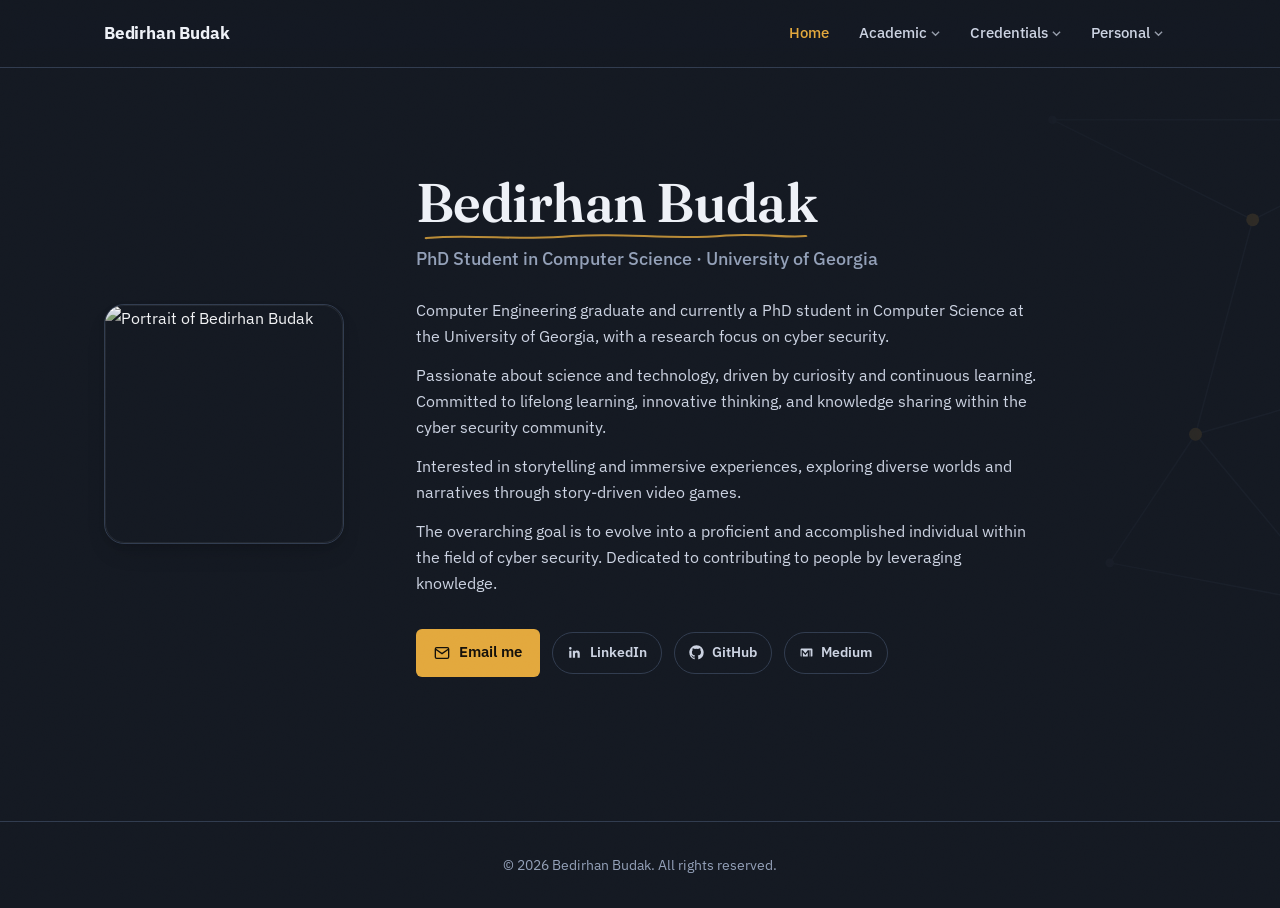
==== index.html @ 155afc40 "Add files via upload Initial files uploaded." ====
<!DOCTYPE html>
<html lang="en">
<head>
<meta charset="UTF-8">
<title>Bedirhan Budak</title>
<meta name="description" content="Personal site of Bedirhan Budak, a PhD student in Computer Science at the University of Georgia researching cyber security — experience, education, and certifications.">
<meta name="author" content="Bedirhan Budak">
<meta name="viewport" content="width=device-width, initial-scale=1.0">
<meta name="color-scheme" content="dark">
<link rel="canonical" href="https://bedirhanbudak.github.io/index.html">

<link rel="icon" type="image/png" sizes="32x32" href="assets/favicon/favicon-32x32.png">
<link rel="icon" type="image/png" sizes="16x16" href="assets/favicon/favicon-16x16.png">
<link rel="apple-touch-icon" href="assets/favicon/apple-icon.png">
<link rel="manifest" href="assets/favicon/manifest.json">
<meta name="theme-color" content="#141922">

<meta property="og:type" content="website">
<meta property="og:site_name" content="Bedirhan Budak">
<meta property="og:title" content="Bedirhan Budak — PhD Student, Computer Science &amp; Cyber Security Researcher">
<meta property="og:description" content="Personal site of Bedirhan Budak, a PhD student in Computer Science at the University of Georgia researching cyber security — experience, education, and certifications.">
<meta property="og:url" content="https://bedirhanbudak.github.io/index.html">
<meta property="og:image" content="https://bedirhanbudak.github.io/assets/images/Profile.png">
<meta name="twitter:card" content="summary">
<meta name="twitter:title" content="Bedirhan Budak — PhD Student, Computer Science & Cyber Security Researcher">
<meta name="twitter:description" content="Personal site of Bedirhan Budak, a PhD student in Computer Science at the University of Georgia researching cyber security — experience, education, and certifications.">
<meta name="twitter:image" content="https://bedirhanbudak.github.io/assets/images/Profile.png">

<link rel="preconnect" href="https://fonts.googleapis.com">
<link rel="preconnect" href="https://fonts.gstatic.com" crossorigin>
<link href="https://fonts.googleapis.com/css2?family=Fraunces:opsz,wght@9..144,500;9..144,600&amp;family=IBM+Plex+Sans:wght@400;500;600;700&amp;family=JetBrains+Mono:wght@500&amp;display=swap" rel="stylesheet">
<script type="application/ld+json">
{
  "@context": "https://schema.org",
  "@type": "Person",
  "name": "Bedirhan Budak",
  "url": "https://bedirhanbudak.github.io/",
  "image": "https://bedirhanbudak.github.io/assets/images/Profile.png",
  "jobTitle": "PhD Student, Computer Science",
  "affiliation": {
    "@type": "CollegeOrUniversity",
    "name": "University of Georgia"
  },
  "description": "PhD student in Computer Science at the University of Georgia, researching cyber security.",
  "sameAs": [
    "https://github.com/bedirhanbudak",
    "https://www.linkedin.com/in/bedirhanbudak/",
    "https://bedirhanbudak.medium.com/"
  ]
}
</script>

<link rel="stylesheet" href="css/styles.css">

</head>
<body>
<a class="skip-link" href="#main">Skip to content</a>
<header class="site-header">
  <nav class="nav-wrap" aria-label="Primary">
    <a class="brand" href="index.html">Bedirhan Budak</a>
    <ul class="nav-primary" id="nav-primary">
        <li class="nav-item"><a class="nav-link" href="index.html" aria-current="page">Home</a></li>
        <li class="nav-item">
          <button class="nav-link has-dropdown" aria-haspopup="true" aria-expanded="false">Academic
            <svg class="chev" viewBox="0 0 10 6" aria-hidden="true"><path d="M1 1l4 4 4-4" fill="none" stroke="currentColor" stroke-width="1.5"/></svg>
          </button>
          <ul class="dropdown">
            <li><a href="experience.html">Experience</a></li>
            <li><a href="education.html">Education</a></li>
          </ul>
        </li>
        <li class="nav-item">
          <button class="nav-link has-dropdown" aria-haspopup="true" aria-expanded="false">Credentials
            <svg class="chev" viewBox="0 0 10 6" aria-hidden="true"><path d="M1 1l4 4 4-4" fill="none" stroke="currentColor" stroke-width="1.5"/></svg>
          </button>
          <ul class="dropdown">
            <li><a href="certification.html">Certifications</a></li>
            <li><a href="course.html">Courses</a></li>
          </ul>
        </li>
        <li class="nav-item">
          <button class="nav-link has-dropdown" aria-haspopup="true" aria-expanded="false">Personal
            <svg class="chev" viewBox="0 0 10 6" aria-hidden="true"><path d="M1 1l4 4 4-4" fill="none" stroke="currentColor" stroke-width="1.5"/></svg>
          </button>
          <ul class="dropdown">
            <li><a href="game.html">Video Games</a></li>
            <li><a href="photo.html">Photography</a></li>
          </ul>
        </li>
    </ul>
    <button class="nav-toggle" aria-label="Open menu" aria-expanded="false" aria-controls="nav-primary">
      <svg viewBox="0 0 24 24" fill="none" stroke="currentColor" stroke-width="2"><path d="M3 6h18M3 12h18M3 18h18"/></svg>
    </button>
  </nav>
</header>

<main id="main">

  <section class="hero">
    <svg class="hero-graph" viewBox="0 0 800 500" preserveAspectRatio="xMidYMid slice" aria-hidden="true">
  <line x1="420" y1="60" x2="560" y2="130"/> <line x1="560" y1="130" x2="680" y2="70"/> <line x1="680" y1="70" x2="740" y2="180"/> <line x1="420" y1="60" x2="600" y2="60"/> <line x1="600" y1="60" x2="680" y2="70"/> <line x1="560" y1="130" x2="520" y2="280"/> <line x1="520" y1="280" x2="660" y2="240"/> <line x1="660" y1="240" x2="680" y2="70"/> <line x1="660" y1="240" x2="740" y2="180"/> <line x1="520" y1="280" x2="460" y2="370"/> <line x1="460" y1="370" x2="620" y2="400"/> <line x1="620" y1="400" x2="520" y2="280"/> <line x1="620" y1="400" x2="720" y2="340"/> <line x1="720" y1="340" x2="660" y2="240"/>
  <circle class="" cx="420" cy="60" r="3"/> <circle class="lit" cx="560" cy="130" r="4.5"/> <circle class="" cx="680" cy="70" r="3"/> <circle class="" cx="740" cy="180" r="3"/> <circle class="lit" cx="520" cy="280" r="4.5"/> <circle class="" cx="660" cy="240" r="3"/> <circle class="" cx="460" cy="370" r="3"/> <circle class="" cx="620" cy="400" r="3"/> <circle class="" cx="720" cy="340" r="3"/> <circle class="" cx="600" cy="60" r="3"/>
</svg>
    <div class="container hero-grid">
      <div class="hero-portrait">
        <img src="assets/images/Profile.png" alt="Portrait of Bedirhan Budak" width="240" height="240">
      </div>
      <div>
        <h1 class="hero-name"><span class="hero-name-mark">Bedirhan Budak<svg class="hero-name-underline" viewBox="0 0 300 16" preserveAspectRatio="none" aria-hidden="true"><path d="M2,9 C40,3 75,13 115,6 C155,1 195,12 235,5 C265,2 282,9 297,6" fill="none" stroke="currentColor" stroke-width="3" stroke-linecap="round"/></svg></span></h1>
        <p class="hero-role">PhD Student in Computer Science &middot; University of Georgia</p>
        <div class="hero-bio">
          <p>Computer Engineering graduate and currently a PhD student in Computer Science at the University of Georgia, with a research focus on cyber security.</p>
          <p>Passionate about science and technology, driven by curiosity and continuous learning. Committed to lifelong learning, innovative thinking, and knowledge sharing within the cyber security community.</p>
          <p>Interested in storytelling and immersive experiences, exploring diverse worlds and narratives through story-driven video games.</p>
          <p>The overarching goal is to evolve into a proficient and accomplished individual within the field of cyber security. Dedicated to contributing to people by leveraging knowledge.</p>
        </div>
        <div class="hero-actions">
          <a class="btn btn-primary" href="mailto:bedirhan@uga.edu">
            <svg viewBox="0 0 24 24" fill="none" stroke="currentColor" stroke-width="2" aria-hidden="true"><rect x="2" y="4" width="20" height="16" rx="2"/><path d="m22 6-10 7L2 6"/></svg>
            Email me
          </a> 
          <a class="social-link" href="https://www.linkedin.com/in/bedirhanbudak/" target="_blank" rel="noopener">
            <svg viewBox="0 0 24 24" fill="currentColor" aria-hidden="true"><path d="M20.45 20.45h-3.55v-5.57c0-1.33-.03-3.04-1.85-3.04-1.86 0-2.15 1.45-2.15 2.94v5.67H9.35V9h3.41v1.56h.05c.47-.9 1.63-1.85 3.36-1.85 3.6 0 4.27 2.37 4.27 5.45v6.29ZM5.34 7.43a2.06 2.06 0 1 1 0-4.12 2.06 2.06 0 0 1 0 4.12ZM7.12 20.45H3.56V9h3.56v11.45Z"/></svg>
            LinkedIn
          </a>
          <a class="social-link" href="https://github.com/bedirhanbudak" target="_blank" rel="noopener">
            <svg viewBox="0 0 24 24" fill="currentColor" aria-hidden="true"><path d="M12 .5C5.73.5.5 5.74.5 12.02c0 5.03 3.26 9.29 7.79 10.8.57.1.78-.25.78-.55v-2.15c-3.17.69-3.84-1.36-3.84-1.36-.52-1.32-1.27-1.67-1.27-1.67-1.04-.71.08-.7.08-.7 1.15.08 1.75 1.18 1.75 1.18 1.02 1.75 2.68 1.24 3.34.95.1-.74.4-1.24.72-1.53-2.53-.29-5.19-1.27-5.19-5.63 0-1.24.44-2.26 1.17-3.06-.12-.29-.51-1.46.11-3.04 0 0 .96-.31 3.14 1.17a10.8 10.8 0 0 1 5.72 0c2.18-1.48 3.13-1.17 3.13-1.17.63 1.58.24 2.75.12 3.04.73.8 1.17 1.82 1.17 3.06 0 4.37-2.67 5.33-5.21 5.62.41.36.77 1.06.77 2.14v3.17c0 .3.2.66.79.55A11.53 11.53 0 0 0 23.5 12c0-6.27-5.23-11.5-11.5-11.5Z"/></svg>
            GitHub
          </a>
          <a class="social-link" href="https://bedirhanbudak.medium.com/" target="_blank" rel="noopener">
            <svg viewBox="0 0 24 24" fill="currentColor" aria-hidden="true"><path d="M4 5.5A1.5 1.5 0 0 0 2.5 7v10A1.5 1.5 0 0 0 4 18.5h16a1.5 1.5 0 0 0 1.5-1.5V7A1.5 1.5 0 0 0 20 5.5H4Zm2.2 2.9 3.9 4.8 3.9-4.8h2v9.9h-2v-6.7l-3.9 4.8-3.9-4.8v6.7h-2V8.4h2Zm12.4 0v9.9h-2V8.4h2Z"/></svg>
            Medium
          </a>
        </div>
      </div>
    </div>
  </section>

</main>
<footer class="site-footer">
  <div class="container footer-row">
    <p>&copy; <span id="year"></span> Bedirhan Budak. All rights reserved.</p>
  </div>
</footer>

<script src="js/main.js" defer></script>

</body>
</html>
---- css/styles.css ----
/* ==========================================================================
   BEDIRHAN BUDAK — PERSONAL SITE
   Design concept: "Threat Graph" — a quiet nod to graph-based web/network
   security research (nodes + edges), expressed through a restrained node
   mark, a faint constellation texture in the hero, and connector lines in
   the timeline. Everything else stays disciplined so that one idea reads
   clearly instead of many small ones competing.
   ========================================================================== */

/* --------------------------------------------------------------------------
   1. TOKENS
   -------------------------------------------------------------------------- */
:root {
  /* A single, deliberate dark theme — no toggle. A personal/research site
     doesn't need to serve two moods; committing to one keeps it coherent,
     and this one reads calmer than a near-black void. */
  --ink: #eef1f7;
  --ink-soft: #ccd3e2;
  --muted: #93a0b8;
  --paper: #141922;
  --surface: #1b2230;
  --surface-2: #232c3d;
  --border: #313c4f;
  --border-strong: #414e64;
  --signal: #e3a83d;         /* amber/bronze — "flagged" accent */
  --signal-soft: #3a2e12;
  --verified: #43c2b3;       /* teal — "verified" secondary accent */
  --verified-soft: #123330;
  --shadow-color: 220 60% 2%;

  /* Type */
  --font-display: "Fraunces", "Iowan Old Style", Georgia, serif;
  --font-body: "IBM Plex Sans", -apple-system, BlinkMacSystemFont, "Segoe UI", sans-serif;
  --font-mono: "JetBrains Mono", ui-monospace, SFMono-Regular, Menlo, monospace;

  /* Spacing scale */
  --sp-1: 0.25rem;
  --sp-2: 0.5rem;
  --sp-3: 0.75rem;
  --sp-4: 1rem;
  --sp-5: 1.5rem;
  --sp-6: 2rem;
  --sp-7: 3rem;
  --sp-8: 4.5rem;
  --sp-9: 6.5rem;

  /* Radius / shadow */
  --radius-sm: 6px;
  --radius-md: 12px;
  --radius-lg: 20px;
  --shadow-sm: 0 1px 2px hsl(var(--shadow-color) / 0.06), 0 1px 1px hsl(var(--shadow-color) / 0.04);
  --shadow-md: 0 12px 24px -8px hsl(var(--shadow-color) / 0.18), 0 2px 6px hsl(var(--shadow-color) / 0.08);

  --nav-h: 68px;
  --max: 1120px;
  --ease: cubic-bezier(0.16, 1, 0.3, 1);
}

@media (prefers-reduced-motion: reduce) {
  *, *::before, *::after {
    animation-duration: 0.001ms !important;
    animation-iteration-count: 1 !important;
    transition-duration: 0.001ms !important;
    scroll-behavior: auto !important;
  }
}

/* --------------------------------------------------------------------------
   2. RESET & BASE
   -------------------------------------------------------------------------- */
*, *::before, *::after { box-sizing: border-box; }
* { margin: 0; }

html {
  color-scheme: dark;
  scroll-behavior: smooth;
  -webkit-text-size-adjust: 100%;
  height: 100%;
}

body {
  min-height: 100%;
  display: flex;
  flex-direction: column;
  background: var(--paper);
  color: var(--ink);
  font-family: var(--font-body);
  font-size: 16px;
  line-height: 1.65;
  -webkit-font-smoothing: antialiased;
}

main { flex: 1 0 auto; }

/* A faint grain layer — flat, perfectly even color fields are one of the
   quieter tells of a machine-generated page; a little texture reads as
   considered rather than templated. Kept subtle on purpose. */
body::before {
  content: "";
  position: fixed;
  inset: 0;
  z-index: 999;
  pointer-events: none;
  opacity: 0.035;
  mix-blend-mode: overlay;
  background-image: url("data:image/svg+xml;utf8,<svg xmlns='http://www.w3.org/2000/svg'><filter id='n'><feTurbulence type='fractalNoise' baseFrequency='0.85' numOctaves='2' stitchTiles='stitch'/></filter><rect width='100%25' height='100%25' filter='url(%23n)'/></svg>");
}

img, picture, svg { display: block; max-width: 100%; }
a { color: inherit; text-decoration: none; }
ul, ol { list-style: none; padding: 0; }
button { font: inherit; color: inherit; background: none; border: 0; cursor: pointer; }
input, textarea { font: inherit; }
h1, h2, h3, h4 { font-family: var(--font-display); font-weight: 600; line-height: 1.15; letter-spacing: -0.01em; }

.container { max-width: var(--max); margin-inline: auto; padding-inline: var(--sp-5); }

/* Skip link — keyboard users can bypass the nav */
.skip-link {
  position: absolute;
  left: var(--sp-4);
  top: -60px;
  background: var(--signal);
  color: #14100a;
  padding: var(--sp-2) var(--sp-4);
  border-radius: var(--radius-sm);
  font-weight: 600;
  z-index: 200;
  transition: top 0.2s var(--ease);
}
.skip-link:focus { top: var(--sp-4); }

/* Consistent, visible focus ring everywhere — a real gap in every earlier version */
:focus-visible {
  outline: 2.5px solid var(--signal);
  outline-offset: 3px;
  border-radius: 4px;
}

::selection { background: var(--signal-soft); color: var(--ink); }

/* --------------------------------------------------------------------------
   3. TYPOGRAPHY HELPERS
   -------------------------------------------------------------------------- */
.eyebrow {
  display: inline-flex;
  align-items: center;
  gap: 0.5em;
  font-family: var(--font-mono);
  font-size: 0.72rem;
  font-weight: 500;
  letter-spacing: 0.14em;
  text-transform: uppercase;
  color: var(--signal);
}
.eyebrow::before {
  content: "";
  width: 6px;
  height: 6px;
  border-radius: 50%;
  background: var(--signal);
  box-shadow: 0 0 0 3px var(--signal-soft);
}

.section-title { font-size: clamp(1.6rem, 3vw, 2.15rem); margin-top: var(--sp-2); }
.section-lede { color: var(--muted); max-width: 62ch; margin-top: var(--sp-3); font-size: 1.03rem; }

.text-mono { font-family: var(--font-mono); }

/* --------------------------------------------------------------------------
   4. SITE HEADER / NAV
   -------------------------------------------------------------------------- */
.site-header {
  position: sticky;
  top: 0;
  z-index: 100;
  height: var(--nav-h);
  display: flex;
  align-items: center;
  background: color-mix(in srgb, var(--paper) 88%, transparent);
  backdrop-filter: saturate(160%) blur(10px);
  -webkit-backdrop-filter: saturate(160%) blur(10px);
  border-bottom: 1px solid var(--border);
}

.nav-wrap {
  width: 100%;
  max-width: var(--max);
  margin-inline: auto;
  padding-inline: var(--sp-5);
  display: flex;
  align-items: center;
  justify-content: space-between;
  gap: var(--sp-5);
}

.brand {
  display: inline-flex;
  align-items: center;
  font-weight: 700;
  font-size: 1.05rem;
  letter-spacing: -0.01em;
  white-space: nowrap;
}

.nav-primary { display: flex; align-items: center; gap: var(--sp-1); }

.nav-primary > li { position: relative; }

.nav-link {
  display: inline-flex;
  align-items: center;
  gap: 0.3em;
  padding: 0.55em 0.85em;
  border-radius: var(--radius-sm);
  font-size: 0.94rem;
  font-weight: 500;
  color: var(--ink-soft);
  transition: color 0.2s, background-color 0.2s;
}
.nav-link:hover { color: var(--ink); background: var(--surface-2); }
.nav-link[aria-current="page"] { color: var(--signal); }
.nav-link .chev { width: 9px; height: 9px; transition: transform 0.2s var(--ease); opacity: 0.7; }

.nav-item.is-open .nav-link .chev { transform: rotate(180deg); }

.dropdown {
  position: absolute;
  top: calc(100% + 8px);
  left: 0;
  min-width: 190px;
  background: var(--surface);
  border: 1px solid var(--border);
  border-radius: var(--radius-md);
  box-shadow: var(--shadow-md);
  padding: var(--sp-2);
  opacity: 0;
  visibility: hidden;
  transform: translateY(-6px);
  transition: opacity 0.18s var(--ease), transform 0.18s var(--ease), visibility 0.18s;
}
.nav-item.is-open .dropdown,
.nav-item:hover .dropdown {
  opacity: 1;
  visibility: visible;
  transform: translateY(0);
}
.dropdown a {
  display: block;
  padding: 0.6em 0.75em;
  border-radius: var(--radius-sm);
  font-size: 0.92rem;
  color: var(--ink-soft);
}
.dropdown a:hover { background: var(--surface-2); color: var(--ink); }

.nav-toggle {
  display: none;
  width: 40px;
  height: 40px;
  border-radius: var(--radius-sm);
  align-items: center;
  justify-content: center;
}
.nav-toggle:hover { background: var(--surface-2); }
.nav-toggle svg { width: 20px; height: 20px; }

/* --------------------------------------------------------------------------
   5. MOBILE NAV
   -------------------------------------------------------------------------- */
@media (max-width: 860px) {
  .nav-toggle { display: inline-flex; }

  .nav-primary {
    position: fixed;
    inset: var(--nav-h) 0 0 0;
    height: calc(100vh - var(--nav-h));
    background: var(--paper);
    flex-direction: column;
    align-items: stretch;
    gap: 0;
    padding: var(--sp-4);
    overflow-y: auto;
    transform: translateX(100%);
    transition: transform 0.3s var(--ease);
  }
  .nav-primary.is-open { transform: translateX(0); }
  .nav-primary > li { width: 100%; }
  .nav-link { width: 100%; padding: 0.9em var(--sp-2); border-radius: var(--radius-sm); }
  .nav-link.has-dropdown { justify-content: space-between; }

  .dropdown {
    position: static;
    opacity: 1;
    visibility: visible;
    transform: none;
    box-shadow: none;
    border: none;
    background: none;
    max-height: 0;
    overflow: hidden;
    padding: 0 0 0 var(--sp-4);
    transition: max-height 0.25s var(--ease);
  }
  .nav-item.is-open .dropdown { max-height: 200px; padding-top: var(--sp-1); padding-bottom: var(--sp-2); }
}

/* --------------------------------------------------------------------------
   6. HERO (index page)
   -------------------------------------------------------------------------- */
.hero {
  position: relative;
  padding-block: var(--sp-9) var(--sp-8);
  overflow: clip;
}
.hero-graph {
  position: absolute;
  inset: -5% -10% auto auto;
  height: 105%;
  width: 60%;
  opacity: 0.16;
  pointer-events: none;
  color: var(--border-strong);
  mask-image: linear-gradient(to left, black, transparent 85%);
  -webkit-mask-image: linear-gradient(to left, black, transparent 85%);
}
.hero-graph circle { fill: currentColor; }
.hero-graph line { stroke: currentColor; stroke-width: 1; }
.hero-graph .lit { fill: var(--signal); }

.hero-grid {
  position: relative;
  display: grid;
  grid-template-columns: 240px 1fr;
  gap: var(--sp-8);
  align-items: center;
}

.hero-portrait {
  position: relative;
  width: 240px;
  height: 240px;
  border-radius: var(--radius-lg);
  overflow: hidden;
  border: 1px solid var(--border);
  box-shadow: var(--shadow-md);
  transition: border-color 0.4s var(--ease), box-shadow 0.4s var(--ease);
}
.hero-portrait:hover { border-color: var(--border-strong); }
.hero-portrait img {
  width: 100%;
  height: 100%;
  object-fit: cover;
  filter: grayscale(0.65) contrast(1.02);
  transform: scale(1.0);
  transition: filter 0.7s var(--ease), transform 0.7s var(--ease);
}
.hero-portrait:hover img { filter: grayscale(0); transform: scale(1.035); }
.hero-portrait::after {
  content: "";
  position: absolute;
  inset: 0;
  border-radius: inherit;
  box-shadow: inset 0 0 0 1px hsl(0 0% 100% / 0.06);
}

.hero-name { font-size: clamp(2.3rem, 4.4vw, 3.4rem); }
.hero-name-mark { position: relative; display: inline-block; }
.hero-name-underline {
  position: absolute;
  left: 2%;
  right: 2%;
  bottom: -0.16em;
  width: 96%;
  height: 0.2em;
  color: var(--signal);
  opacity: 0.8;
}
.hero-role {
  margin-top: var(--sp-2);
  color: var(--muted);
  font-size: 1.15rem;
  font-weight: 500;
}
.hero-bio { margin-top: var(--sp-5); display: grid; gap: var(--sp-3); max-width: 62ch; color: var(--ink-soft); }
.hero-bio strong { color: var(--ink); font-weight: 600; }

.hero-actions { margin-top: var(--sp-6); display: flex; flex-wrap: wrap; align-items: center; gap: var(--sp-3); }

.btn {
  display: inline-flex;
  align-items: center;
  gap: 0.55em;
  padding: 0.7em 1.15em;
  border-radius: var(--radius-sm);
  font-weight: 600;
  font-size: 0.94rem;
  border: 1px solid transparent;
  transition: transform 0.15s var(--ease), background-color 0.2s, border-color 0.2s, color 0.2s;
}
.btn svg { width: 16px; height: 16px; }
.btn:hover { transform: translateY(-1px); }
.btn-primary { background: var(--signal); color: #14100a; }
.btn-primary:hover { background: #f0b959; }
.btn-ghost { border-color: var(--border-strong); color: var(--ink-soft); }
.btn-ghost:hover { border-color: var(--signal); color: var(--signal); }

/* --------------------------------------------------------------------------
   7. SECTIONS / REVEAL
   -------------------------------------------------------------------------- */
.section { padding-block: var(--sp-8); border-top: 1px solid var(--border); }
.section-head { margin-bottom: var(--sp-6); }

[data-reveal] { opacity: 0; transform: translateY(14px); transition: opacity 0.6s var(--ease), transform 0.6s var(--ease); }
[data-reveal].is-visible { opacity: 1; transform: none; }

/* --------------------------------------------------------------------------
   8. TIMELINE (experience / education)
   -------------------------------------------------------------------------- */
.timeline { position: relative; display: grid; gap: var(--sp-6); }
.timeline::before {
  content: "";
  position: absolute;
  left: 27px;
  top: 8px;
  bottom: 8px;
  width: 1px;
  background: linear-gradient(var(--border), var(--border) 92%, transparent);
}

.tl-item { position: relative; display: grid; grid-template-columns: 56px 1fr; gap: var(--sp-5); }
.tl-node {
  width: 56px;
  height: 56px;
  border-radius: 50%;
  background: var(--surface);
  border: 1px solid var(--border);
  display: grid;
  place-items: center;
  z-index: 1;
  padding: var(--sp-1);
}
.tl-node img { width: 100%; height: 100%; object-fit: contain; border-radius: 50%; }

.tl-card {
  background: var(--surface);
  border: 1px solid var(--border);
  border-radius: var(--radius-md);
  padding: var(--sp-5);
  transition: border-color 0.2s, box-shadow 0.2s, transform 0.2s var(--ease);
}
.tl-card:hover { border-color: var(--border-strong); box-shadow: var(--shadow-sm); transform: translateY(-2px); }

.tl-top { display: flex; flex-wrap: wrap; justify-content: space-between; gap: var(--sp-2); align-items: baseline; }
.tl-role { font-family: var(--font-body); font-weight: 700; font-size: 1.05rem; }
.tl-org { color: var(--signal); font-weight: 600; }
.tl-org:hover { text-decoration: underline; }
.tl-when { font-family: var(--font-mono); font-size: 0.8rem; color: var(--muted); white-space: nowrap; }
.tl-where { margin-top: var(--sp-1); color: var(--muted); font-size: 0.88rem; display: flex; align-items: center; gap: 0.4em; }
.tl-where svg { width: 13px; height: 13px; }
.tl-mono {
  font-family: var(--font-mono);
  font-size: 0.7rem;
  font-weight: 500;
  color: var(--muted);
  letter-spacing: 0.02em;
}
.tl-note {
  margin-top: var(--sp-3);
  padding-top: var(--sp-3);
  border-top: 1px dashed var(--border);
  font-size: 0.85rem;
  color: var(--muted);
  font-style: italic;
}
.tl-role em { color: var(--muted); font-style: italic; font-weight: 400; }

/* --------------------------------------------------------------------------
   9. DATA LOG (courses) — a scannable log/table instead of 22 heavy cards
   -------------------------------------------------------------------------- */
.log { border: 1px solid var(--border); border-radius: var(--radius-md); overflow: hidden; background: var(--surface); }
.log-row {
  display: grid;
  grid-template-columns: 7.5rem 1fr auto;
  gap: var(--sp-4);
  align-items: center;
  padding: var(--sp-4) var(--sp-5);
  border-bottom: 1px solid var(--border);
  transition: background-color 0.15s;
}
.log-row:last-child { border-bottom: none; }
.log-row:hover { background: var(--surface-2); }
.log-row.log-head {
  font-family: var(--font-mono);
  font-size: 0.72rem;
  letter-spacing: 0.1em;
  text-transform: uppercase;
  color: var(--muted);
  background: var(--surface-2);
}
.log-when { font-family: var(--font-mono); font-size: 0.85rem; color: var(--muted); }
.log-name { font-weight: 600; }
.log-org { color: var(--muted); font-size: 0.92rem; text-align: right; }

@media (max-width: 620px) {
  .log-row { grid-template-columns: 1fr; gap: var(--sp-1); }
  .log-org { text-align: left; }
  .log-row.log-head { display: none; }
}

/* --------------------------------------------------------------------------
   10. CARD GRIDS (certifications / badges)
   -------------------------------------------------------------------------- */
.card-grid { display: grid; grid-template-columns: repeat(auto-fill, minmax(280px, 1fr)); gap: var(--sp-5); }

.cert-card {
  display: block;
  text-align: left;
  background: var(--surface);
  border: 1px solid var(--border);
  border-radius: var(--radius-md);
  overflow: hidden;
  transition: border-color 0.2s, box-shadow 0.2s, transform 0.2s var(--ease);
  width: 100%;
}
.cert-card:hover, .cert-card:focus-visible { border-color: var(--signal); box-shadow: var(--shadow-md); transform: translateY(-3px); }
.cert-thumb { aspect-ratio: 1/1; background: var(--surface-2); display: grid; place-items: center; padding: var(--sp-3); }
.cert-thumb img { width: 100%; height: 100%; object-fit: contain; }
.cert-body { padding: var(--sp-4) var(--sp-5); border-top: 1px solid var(--border); }
.cert-title { font-weight: 700; font-size: 0.98rem; }
.cert-meta { margin-top: 0.3em; font-family: var(--font-mono); font-size: 0.76rem; color: var(--muted); }
.cert-desc { margin-top: var(--sp-2); font-size: 0.88rem; color: var(--muted); }

.badge-grid { display: grid; grid-template-columns: repeat(auto-fill, minmax(190px, 1fr)); gap: var(--sp-6); max-width: 760px; }
.badge-card {
  aspect-ratio: 1;
  border-radius: 50%;
  background: var(--surface);
  border: 1px solid var(--border);
  display: grid;
  place-items: center;
  padding: var(--sp-3);
  transition: transform 0.2s var(--ease), border-color 0.2s, box-shadow 0.2s;
}
.badge-card img { width: 100%; height: 100%; object-fit: contain; }
.badge-card:hover, .badge-card:focus-visible { transform: translateY(-7px) scale(1.09); border-color: var(--signal); box-shadow: var(--shadow-md); }


/* --------------------------------------------------------------------------
   11. GALLERY TOOLBAR + LOAD MORE (shared by games/photos)
   -------------------------------------------------------------------------- */
.gallery-meta { display: flex; align-items: center; justify-content: space-between; gap: var(--sp-4); flex-wrap: wrap; margin-bottom: var(--sp-6); }
.gallery-count { font-family: var(--font-mono); font-size: 0.8rem; color: var(--muted); }
.load-more-wrap { display: flex; justify-content: center; margin-top: var(--sp-7); }

/* --------------------------------------------------------------------------
   12. LIGHTBOX
   -------------------------------------------------------------------------- */
.lightbox {
  position: fixed;
  inset: 0;
  z-index: 300;
  display: none;
  align-items: center;
  justify-content: center;
  padding: var(--sp-6);
  background: hsl(220 40% 4% / 0.82);
  backdrop-filter: blur(6px);
}
.lightbox.is-open { display: flex; }
.lightbox img { max-width: min(90vw, 1000px); max-height: 84vh; border-radius: var(--radius-md); box-shadow: var(--shadow-md); }
.lightbox figcaption { color: #e9ecf3; text-align: center; margin-top: var(--sp-3); font-size: 0.9rem; }
.lightbox-close {
  position: absolute;
  top: var(--sp-5);
  right: var(--sp-5);
  width: 42px;
  height: 42px;
  border-radius: 50%;
  background: hsl(0 0% 100% / 0.1);
  color: #fff;
  display: grid;
  place-items: center;
}
.lightbox-close:hover { background: hsl(0 0% 100% / 0.18); }
.lightbox-close svg { width: 18px; height: 18px; }

/* --------------------------------------------------------------------------
   13. SOCIAL / CONTACT
   -------------------------------------------------------------------------- */
.social-row { display: flex; flex-wrap: wrap; gap: var(--sp-2); margin-top: var(--sp-5); }
.social-link {
  display: inline-flex;
  align-items: center;
  gap: 0.55em;
  padding: 0.6em 1em;
  border-radius: 999px;
  border: 1px solid var(--border);
  font-size: 0.88rem;
  font-weight: 600;
  color: var(--ink-soft);
  transition: border-color 0.2s, color 0.2s, background-color 0.2s;
}
.social-link svg { width: 15px; height: 15px; }
.social-link:hover { border-color: var(--signal); color: var(--signal); background: var(--signal-soft); }

/* --------------------------------------------------------------------------
   14. PAGE HEADER (interior pages)
   -------------------------------------------------------------------------- */
.page-head { padding-block: var(--sp-8) var(--sp-6); }
.page-head h1 { font-size: clamp(2rem, 4vw, 2.75rem); margin-top: var(--sp-2); }
.page-head p { margin-top: var(--sp-3); color: var(--muted); max-width: 60ch; }

/* --------------------------------------------------------------------------
   15. FOOTER
   -------------------------------------------------------------------------- */
.site-footer { border-top: 1px solid var(--border); padding-block: var(--sp-6); margin-top: var(--sp-8); }
.footer-row { display: flex; justify-content: center; text-align: center; }
.footer-row p { color: var(--muted); font-size: 0.85rem; }

/* --------------------------------------------------------------------------
   16. RESPONSIVE
   -------------------------------------------------------------------------- */
@media (max-width: 860px) {
  .hero-grid { grid-template-columns: 1fr; text-align: center; justify-items: center; }
  .hero-bio { text-align: left; }
  .hero-actions { justify-content: center; }
  .social-row { justify-content: center; }
  .tl-item { grid-template-columns: 40px 1fr; gap: var(--sp-3); }
  .tl-node { width: 40px; height: 40px; }
  .timeline::before { left: 19px; }
  .card-grid { grid-template-columns: repeat(auto-fill, minmax(200px, 1fr)); }
}

@media (max-width: 520px) {
  .hero-portrait { width: 170px; height: 170px; }
  .nav-wrap { padding-inline: var(--sp-4); }
  .brand { font-size: 0.95rem; }
  .section { padding-block: var(--sp-7); }
  .page-head { padding-block: var(--sp-7) var(--sp-5); }
  .lightbox { padding: var(--sp-4); }
  .lightbox-close { top: var(--sp-3); right: var(--sp-3); width: 38px; height: 38px; }
  :root { --sp-9: 4rem; --sp-8: 3rem; }
}
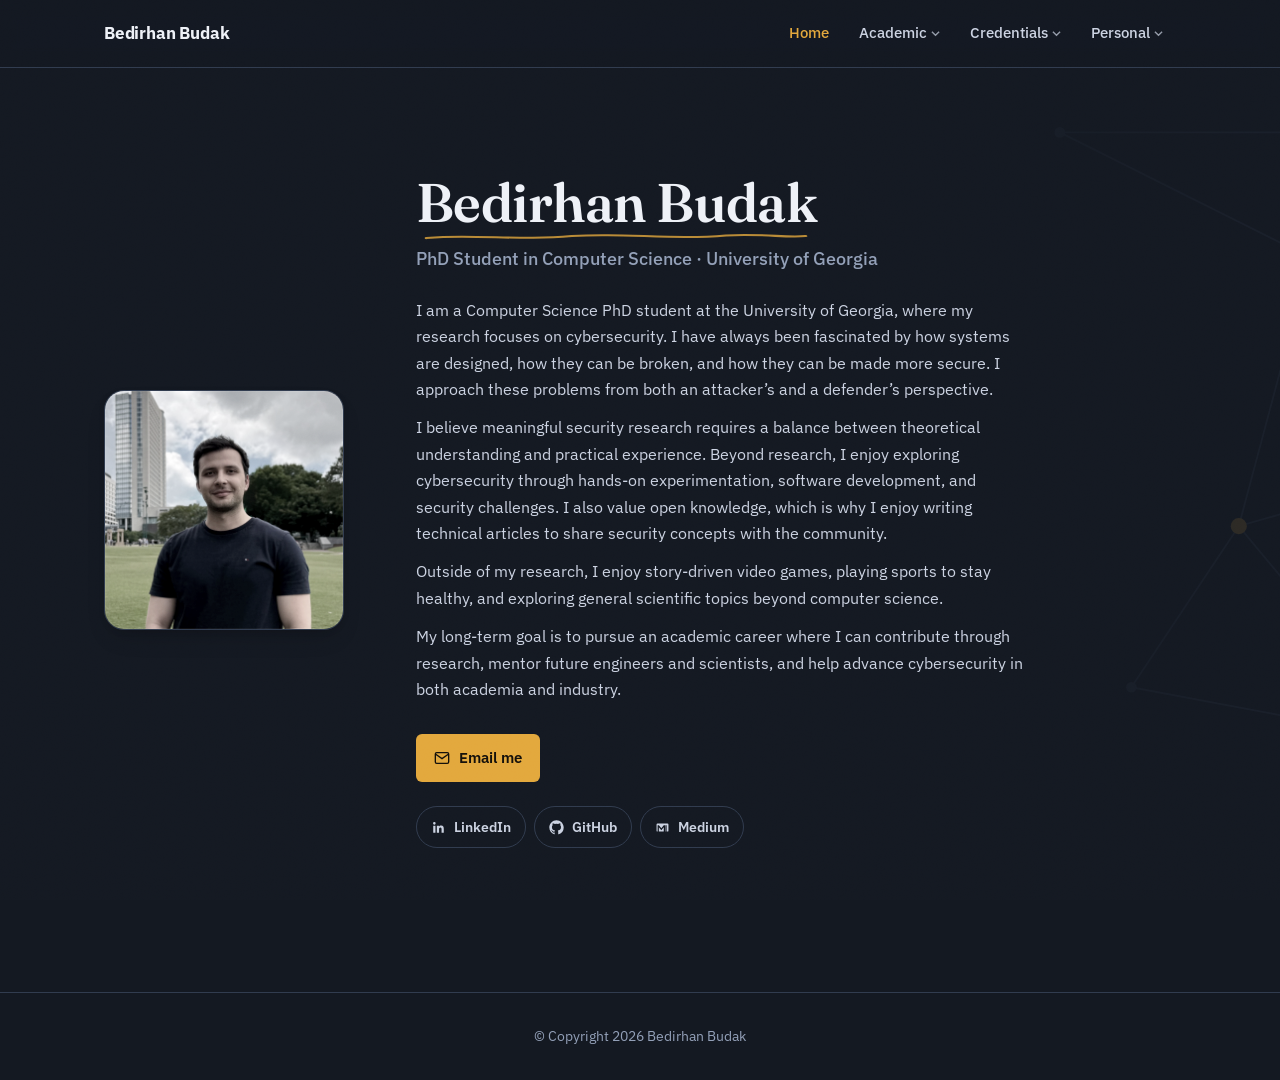
==== commit 68ccfc8d: "Add files via upload" ====
--- a/index.html
+++ b/index.html
@@ -109,16 +109,18 @@
         <h1 class="hero-name"><span class="hero-name-mark">Bedirhan Budak<svg class="hero-name-underline" viewBox="0 0 300 16" preserveAspectRatio="none" aria-hidden="true"><path d="M2,9 C40,3 75,13 115,6 C155,1 195,12 235,5 C265,2 282,9 297,6" fill="none" stroke="currentColor" stroke-width="3" stroke-linecap="round"/></svg></span></h1>
         <p class="hero-role">PhD Student in Computer Science &middot; University of Georgia</p>
         <div class="hero-bio">
-          <p>Computer Engineering graduate and currently a PhD student in Computer Science at the University of Georgia, with a research focus on cyber security.</p>
-          <p>Passionate about science and technology, driven by curiosity and continuous learning. Committed to lifelong learning, innovative thinking, and knowledge sharing within the cyber security community.</p>
-          <p>Interested in storytelling and immersive experiences, exploring diverse worlds and narratives through story-driven video games.</p>
-          <p>The overarching goal is to evolve into a proficient and accomplished individual within the field of cyber security. Dedicated to contributing to people by leveraging knowledge.</p>
+          <p>I am a Computer Science PhD student at the University of Georgia, where my research focuses on cybersecurity. I have always been fascinated by how systems are designed, how they can be broken, and how they can be made more secure. I approach these problems from both an attacker’s and a defender’s perspective.</p>
+          <p>I believe meaningful security research requires a balance between theoretical understanding and practical experience. Beyond research, I enjoy exploring cybersecurity through hands-on experimentation, software development, and security challenges. I also value open knowledge, which is why I enjoy writing technical articles to share security concepts with the community.</p>
+          <p>Outside of my research, I enjoy story-driven video games, playing sports to stay healthy, and exploring general scientific topics beyond computer science.</p>
+          <p>My long-term goal is to pursue an academic career where I can contribute through research, mentor future engineers and scientists, and help advance cybersecurity in both academia and industry.</p>
         </div>
         <div class="hero-actions">
           <a class="btn btn-primary" href="mailto:bedirhan@uga.edu">
             <svg viewBox="0 0 24 24" fill="none" stroke="currentColor" stroke-width="2" aria-hidden="true"><rect x="2" y="4" width="20" height="16" rx="2"/><path d="m22 6-10 7L2 6"/></svg>
             Email me
           </a> 
+          </div>
+          <div class="social-row">
           <a class="social-link" href="https://www.linkedin.com/in/bedirhanbudak/" target="_blank" rel="noopener">
             <svg viewBox="0 0 24 24" fill="currentColor" aria-hidden="true"><path d="M20.45 20.45h-3.55v-5.57c0-1.33-.03-3.04-1.85-3.04-1.86 0-2.15 1.45-2.15 2.94v5.67H9.35V9h3.41v1.56h.05c.47-.9 1.63-1.85 3.36-1.85 3.6 0 4.27 2.37 4.27 5.45v6.29ZM5.34 7.43a2.06 2.06 0 1 1 0-4.12 2.06 2.06 0 0 1 0 4.12ZM7.12 20.45H3.56V9h3.56v11.45Z"/></svg>
             LinkedIn
@@ -139,7 +141,7 @@
 </main>
 <footer class="site-footer">
   <div class="container footer-row">
-    <p>&copy; <span id="year"></span> Bedirhan Budak. All rights reserved.</p>
+    <p>&copy; Copyright <span id="year"></span> Bedirhan Budak</p>
   </div>
 </footer>
 
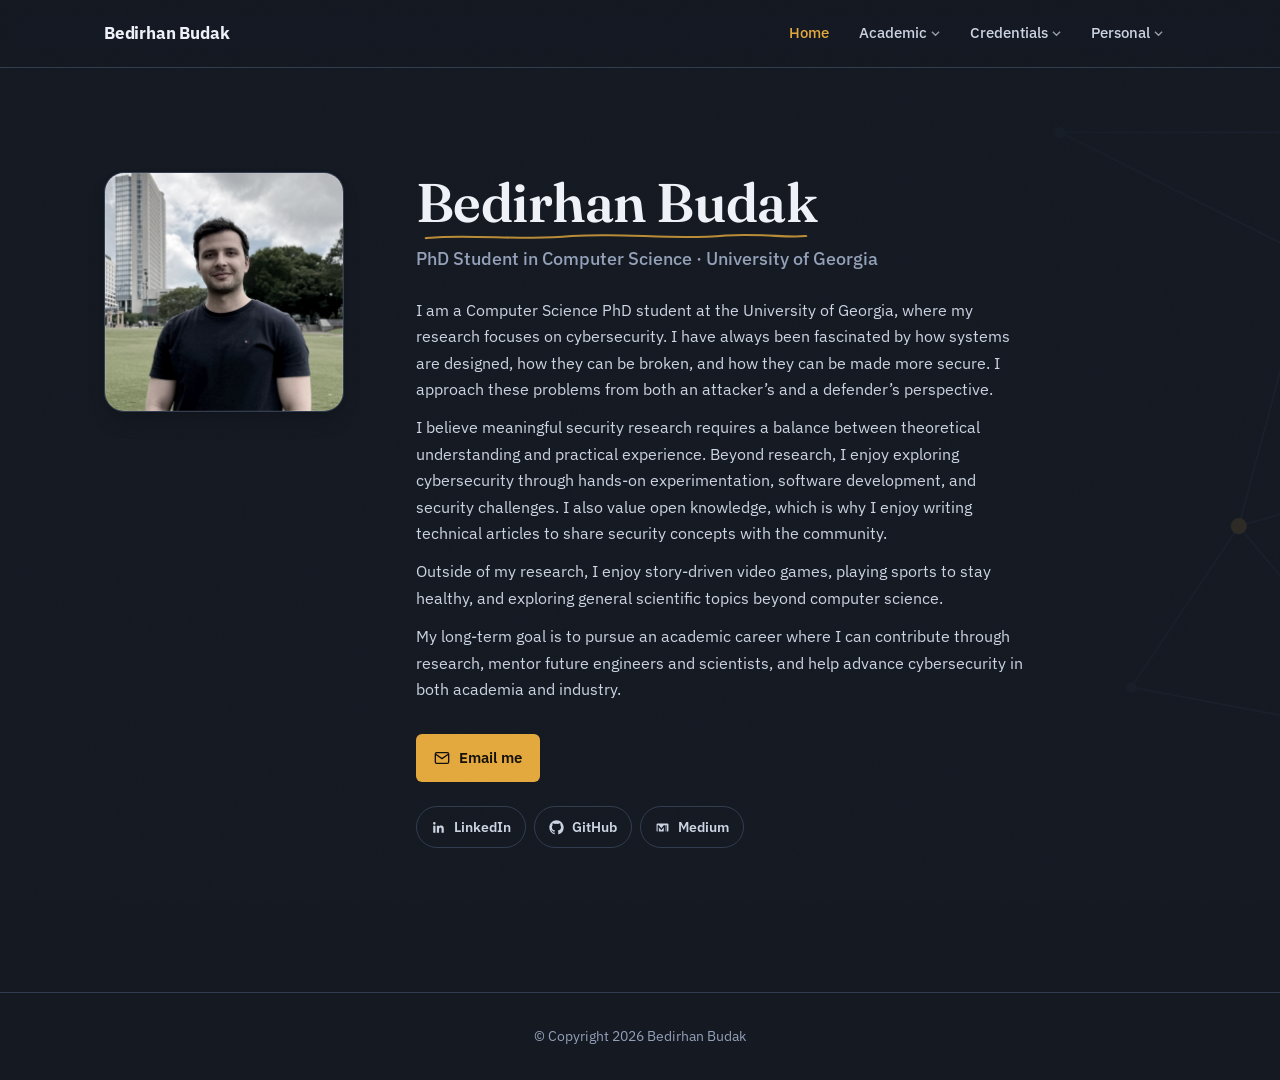
==== commit 48e39a07: "Update index.html" ====
--- a/index.html
+++ b/index.html
@@ -7,7 +7,7 @@
 <meta name="author" content="Bedirhan Budak">
 <meta name="viewport" content="width=device-width, initial-scale=1.0">
 <meta name="color-scheme" content="dark">
-<link rel="canonical" href="https://bedirhanbudak.github.io/index.html">
+<link rel="canonical" href="https://bedirhanbudak.com/index.html">
 
 <link rel="icon" type="image/png" sizes="32x32" href="assets/favicon/favicon-32x32.png">
 <link rel="icon" type="image/png" sizes="16x16" href="assets/favicon/favicon-16x16.png">
@@ -19,12 +19,12 @@
 <meta property="og:site_name" content="Bedirhan Budak">
 <meta property="og:title" content="Bedirhan Budak — PhD Student, Computer Science &amp; Cyber Security Researcher">
 <meta property="og:description" content="Personal site of Bedirhan Budak, a PhD student in Computer Science at the University of Georgia researching cyber security — experience, education, and certifications.">
-<meta property="og:url" content="https://bedirhanbudak.github.io/index.html">
-<meta property="og:image" content="https://bedirhanbudak.github.io/assets/images/Profile.png">
+<meta property="og:url" content="https://bedirhanbudak.com/index.html">
+<meta property="og:image" content="https://bedirhanbudak.com/assets/images/Profile.png">
 <meta name="twitter:card" content="summary">
 <meta name="twitter:title" content="Bedirhan Budak — PhD Student, Computer Science & Cyber Security Researcher">
 <meta name="twitter:description" content="Personal site of Bedirhan Budak, a PhD student in Computer Science at the University of Georgia researching cyber security — experience, education, and certifications.">
-<meta name="twitter:image" content="https://bedirhanbudak.github.io/assets/images/Profile.png">
+<meta name="twitter:image" content="https://bedirhanbudak.com/assets/images/Profile.png">
 
 <link rel="preconnect" href="https://fonts.googleapis.com">
 <link rel="preconnect" href="https://fonts.gstatic.com" crossorigin>
@@ -34,8 +34,8 @@
   "@context": "https://schema.org",
   "@type": "Person",
   "name": "Bedirhan Budak",
-  "url": "https://bedirhanbudak.github.io/",
-  "image": "https://bedirhanbudak.github.io/assets/images/Profile.png",
+  "url": "https://bedirhanbudak.com/",
+  "image": "https://bedirhanbudak.com/assets/images/Profile.png",
   "jobTitle": "PhD Student, Computer Science",
   "affiliation": {
     "@type": "CollegeOrUniversity",
--- a/css/styles.css
+++ b/css/styles.css
@@ -333,7 +333,7 @@
   display: grid;
   grid-template-columns: 240px 1fr;
   gap: var(--sp-8);
-  align-items: center;
+  align-items: start;
 }
 
 .hero-portrait {
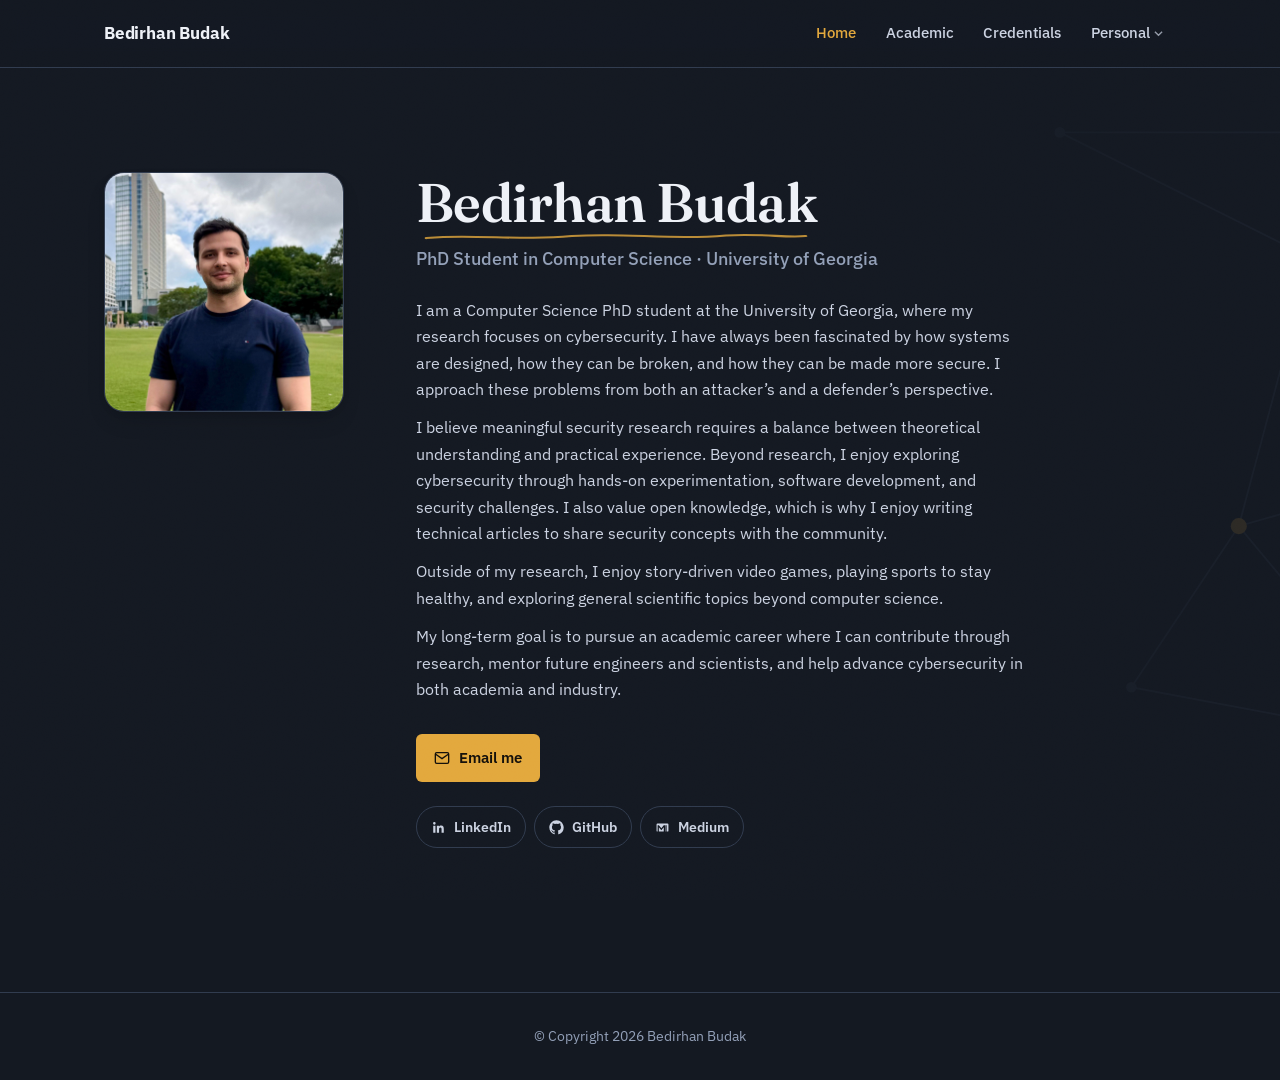
==== commit b1e3cf24: "Update canonical URLs and navigation links" ====
--- a/index.html
+++ b/index.html
@@ -7,7 +7,7 @@
 <meta name="author" content="Bedirhan Budak">
 <meta name="viewport" content="width=device-width, initial-scale=1.0">
 <meta name="color-scheme" content="dark">
-<link rel="canonical" href="https://bedirhanbudak.com/index.html">
+<link rel="canonical" href="https://bedirhanbudak.com/">
 
 <link rel="icon" type="image/png" sizes="32x32" href="assets/favicon/favicon-32x32.png">
 <link rel="icon" type="image/png" sizes="16x16" href="assets/favicon/favicon-16x16.png">
@@ -19,7 +19,7 @@
 <meta property="og:site_name" content="Bedirhan Budak">
 <meta property="og:title" content="Bedirhan Budak — PhD Student, Computer Science &amp; Cyber Security Researcher">
 <meta property="og:description" content="Personal site of Bedirhan Budak, a PhD student in Computer Science at the University of Georgia researching cyber security — experience, education, and certifications.">
-<meta property="og:url" content="https://bedirhanbudak.com/index.html">
+<meta property="og:url" content="https://bedirhanbudak.com/">
 <meta property="og:image" content="https://bedirhanbudak.com/assets/images/Profile.png">
 <meta name="twitter:card" content="summary">
 <meta name="twitter:title" content="Bedirhan Budak — PhD Student, Computer Science & Cyber Security Researcher">
@@ -57,34 +57,18 @@
 <a class="skip-link" href="#main">Skip to content</a>
 <header class="site-header">
   <nav class="nav-wrap" aria-label="Primary">
-    <a class="brand" href="index.html">Bedirhan Budak</a>
+    <a class="brand" href="/">Bedirhan Budak</a>
     <ul class="nav-primary" id="nav-primary">
-        <li class="nav-item"><a class="nav-link" href="index.html" aria-current="page">Home</a></li>
-        <li class="nav-item">
-          <button class="nav-link has-dropdown" aria-haspopup="true" aria-expanded="false">Academic
-            <svg class="chev" viewBox="0 0 10 6" aria-hidden="true"><path d="M1 1l4 4 4-4" fill="none" stroke="currentColor" stroke-width="1.5"/></svg>
-          </button>
-          <ul class="dropdown">
-            <li><a href="experience.html">Experience</a></li>
-            <li><a href="education.html">Education</a></li>
-          </ul>
-        </li>
-        <li class="nav-item">
-          <button class="nav-link has-dropdown" aria-haspopup="true" aria-expanded="false">Credentials
-            <svg class="chev" viewBox="0 0 10 6" aria-hidden="true"><path d="M1 1l4 4 4-4" fill="none" stroke="currentColor" stroke-width="1.5"/></svg>
-          </button>
-          <ul class="dropdown">
-            <li><a href="certification.html">Certifications</a></li>
-            <li><a href="course.html">Courses</a></li>
-          </ul>
-        </li>
+        <li class="nav-item"><a class="nav-link" href="/" aria-current="page">Home</a></li>
+        <li class="nav-item"><a class="nav-link" href="experience">Academic</a></li>
+        <li class="nav-item"><a class="nav-link" href="certification">Credentials</a></li>
         <li class="nav-item">
           <button class="nav-link has-dropdown" aria-haspopup="true" aria-expanded="false">Personal
             <svg class="chev" viewBox="0 0 10 6" aria-hidden="true"><path d="M1 1l4 4 4-4" fill="none" stroke="currentColor" stroke-width="1.5"/></svg>
           </button>
           <ul class="dropdown">
-            <li><a href="game.html">Video Games</a></li>
-            <li><a href="photo.html">Photography</a></li>
+            <li><a href="game">Video Games</a></li>
+            <li><a href="photo">Photography</a></li>
           </ul>
         </li>
     </ul>
--- a/css/styles.css
+++ b/css/styles.css
@@ -346,16 +346,15 @@
   box-shadow: var(--shadow-md);
   transition: border-color 0.4s var(--ease), box-shadow 0.4s var(--ease);
 }
-.hero-portrait:hover { border-color: var(--border-strong); }
+.hero-portrait:hover { border-color: var(--signal); }
 .hero-portrait img {
   width: 100%;
   height: 100%;
   object-fit: cover;
-  filter: grayscale(0.65) contrast(1.02);
   transform: scale(1.0);
-  transition: filter 0.7s var(--ease), transform 0.7s var(--ease);
-}
-.hero-portrait:hover img { filter: grayscale(0); transform: scale(1.035); }
+  transition: transform 0.5s var(--ease), filter 0.5s var(--ease);
+}
+.hero-portrait:hover img { transform: scale(1.035); filter: saturate(1.12); }
 .hero-portrait::after {
   content: "";
   position: absolute;
@@ -474,6 +473,30 @@
   font-style: italic;
 }
 .tl-role em { color: var(--muted); font-style: italic; font-weight: 400; }
+.tl-details {
+  margin-top: var(--sp-3);
+  padding-top: var(--sp-3);
+  border-top: 1px solid var(--border);
+  display: grid;
+  gap: 0.45em;
+}
+.tl-details li {
+  position: relative;
+  padding-left: 1.1em;
+  font-size: 0.9rem;
+  color: var(--ink-soft);
+  line-height: 1.5;
+}
+.tl-details li::before {
+  content: "";
+  position: absolute;
+  left: 0;
+  top: 0.55em;
+  width: 4px;
+  height: 4px;
+  border-radius: 50%;
+  background: var(--signal);
+}
 
 /* --------------------------------------------------------------------------
    9. DATA LOG (courses) — a scannable log/table instead of 22 heavy cards
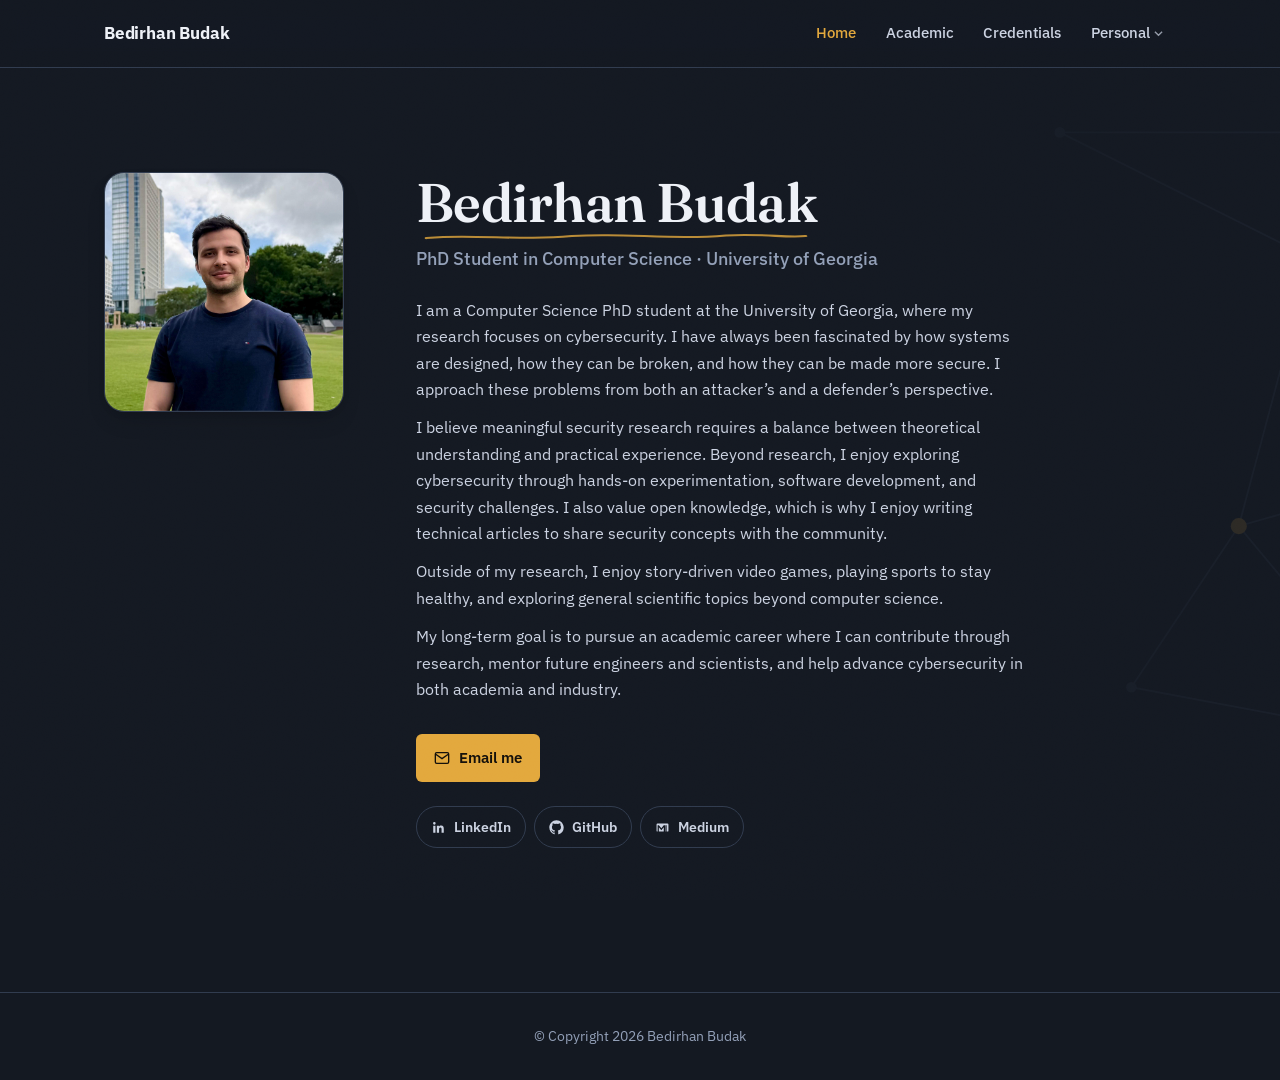
==== commit 89c2fd0f: "Improve alt text for profile image Updated alt text for profile image to be more descriptive." ====
--- a/index.html
+++ b/index.html
@@ -87,7 +87,7 @@
 </svg>
     <div class="container hero-grid">
       <div class="hero-portrait">
-        <img src="assets/images/Profile.png" alt="Portrait of Bedirhan Budak" width="240" height="240">
+        <img src="assets/images/Profile.png" alt="Profile Picture" width="240" height="240">
       </div>
       <div>
         <h1 class="hero-name"><span class="hero-name-mark">Bedirhan Budak<svg class="hero-name-underline" viewBox="0 0 300 16" preserveAspectRatio="none" aria-hidden="true"><path d="M2,9 C40,3 75,13 115,6 C155,1 195,12 235,5 C265,2 282,9 297,6" fill="none" stroke="currentColor" stroke-width="3" stroke-linecap="round"/></svg></span></h1>
--- a/css/styles.css
+++ b/css/styles.css
@@ -1,19 +1,6 @@
-/* ==========================================================================
-   BEDIRHAN BUDAK — PERSONAL SITE
-   Design concept: "Threat Graph" — a quiet nod to graph-based web/network
-   security research (nodes + edges), expressed through a restrained node
-   mark, a faint constellation texture in the hero, and connector lines in
-   the timeline. Everything else stays disciplined so that one idea reads
-   clearly instead of many small ones competing.
-   ========================================================================== */
-
-/* --------------------------------------------------------------------------
-   1. TOKENS
-   -------------------------------------------------------------------------- */
+/* Design tokens */
 :root {
-  /* A single, deliberate dark theme — no toggle. A personal/research site
-     doesn't need to serve two moods; committing to one keeps it coherent,
-     and this one reads calmer than a near-black void. */
+  /* Dark theme */
   --ink: #eef1f7;
   --ink-soft: #ccd3e2;
   --muted: #93a0b8;
@@ -22,9 +9,9 @@
   --surface-2: #232c3d;
   --border: #313c4f;
   --border-strong: #414e64;
-  --signal: #e3a83d;         /* amber/bronze — "flagged" accent */
+  --signal: #e3a83d;
   --signal-soft: #3a2e12;
-  --verified: #43c2b3;       /* teal — "verified" secondary accent */
+  --verified: #43c2b3;
   --verified-soft: #123330;
   --shadow-color: 220 60% 2%;
 
@@ -65,9 +52,7 @@
   }
 }
 
-/* --------------------------------------------------------------------------
-   2. RESET & BASE
-   -------------------------------------------------------------------------- */
+/* Reset */
 *, *::before, *::after { box-sizing: border-box; }
 * { margin: 0; }
 
@@ -92,9 +77,7 @@
 
 main { flex: 1 0 auto; }
 
-/* A faint grain layer — flat, perfectly even color fields are one of the
-   quieter tells of a machine-generated page; a little texture reads as
-   considered rather than templated. Kept subtle on purpose. */
+/* Subtle grain texture over the whole page */
 body::before {
   content: "";
   position: fixed;
@@ -115,7 +98,7 @@
 
 .container { max-width: var(--max); margin-inline: auto; padding-inline: var(--sp-5); }
 
-/* Skip link — keyboard users can bypass the nav */
+/* Skip link (keyboard nav) */
 .skip-link {
   position: absolute;
   left: var(--sp-4);
@@ -130,7 +113,7 @@
 }
 .skip-link:focus { top: var(--sp-4); }
 
-/* Consistent, visible focus ring everywhere — a real gap in every earlier version */
+/* Focus ring */
 :focus-visible {
   outline: 2.5px solid var(--signal);
   outline-offset: 3px;
@@ -139,9 +122,7 @@
 
 ::selection { background: var(--signal-soft); color: var(--ink); }
 
-/* --------------------------------------------------------------------------
-   3. TYPOGRAPHY HELPERS
-   -------------------------------------------------------------------------- */
+/* Typography helpers */
 .eyebrow {
   display: inline-flex;
   align-items: center;
@@ -163,13 +144,8 @@
 }
 
 .section-title { font-size: clamp(1.6rem, 3vw, 2.15rem); margin-top: var(--sp-2); }
-.section-lede { color: var(--muted); max-width: 62ch; margin-top: var(--sp-3); font-size: 1.03rem; }
-
-.text-mono { font-family: var(--font-mono); }
-
-/* --------------------------------------------------------------------------
-   4. SITE HEADER / NAV
-   -------------------------------------------------------------------------- */
+
+/* Site header / nav */
 .site-header {
   position: sticky;
   top: 0;
@@ -265,9 +241,7 @@
 .nav-toggle:hover { background: var(--surface-2); }
 .nav-toggle svg { width: 20px; height: 20px; }
 
-/* --------------------------------------------------------------------------
-   5. MOBILE NAV
-   -------------------------------------------------------------------------- */
+/* Mobile nav */
 @media (max-width: 860px) {
   .nav-toggle { display: inline-flex; }
 
@@ -305,9 +279,7 @@
   .nav-item.is-open .dropdown { max-height: 200px; padding-top: var(--sp-1); padding-bottom: var(--sp-2); }
 }
 
-/* --------------------------------------------------------------------------
-   6. HERO (index page)
-   -------------------------------------------------------------------------- */
+/* Hero */
 .hero {
   position: relative;
   padding-block: var(--sp-9) var(--sp-8);
@@ -404,18 +376,14 @@
 .btn-ghost { border-color: var(--border-strong); color: var(--ink-soft); }
 .btn-ghost:hover { border-color: var(--signal); color: var(--signal); }
 
-/* --------------------------------------------------------------------------
-   7. SECTIONS / REVEAL
-   -------------------------------------------------------------------------- */
+/* Sections / reveal */
 .section { padding-block: var(--sp-8); border-top: 1px solid var(--border); }
 .section-head { margin-bottom: var(--sp-6); }
 
 [data-reveal] { opacity: 0; transform: translateY(14px); transition: opacity 0.6s var(--ease), transform 0.6s var(--ease); }
 [data-reveal].is-visible { opacity: 1; transform: none; }
 
-/* --------------------------------------------------------------------------
-   8. TIMELINE (experience / education)
-   -------------------------------------------------------------------------- */
+/* Timeline */
 .timeline { position: relative; display: grid; gap: var(--sp-6); }
 .timeline::before {
   content: "";
@@ -457,50 +425,32 @@
 .tl-when { font-family: var(--font-mono); font-size: 0.8rem; color: var(--muted); white-space: nowrap; }
 .tl-where { margin-top: var(--sp-1); color: var(--muted); font-size: 0.88rem; display: flex; align-items: center; gap: 0.4em; }
 .tl-where svg { width: 13px; height: 13px; }
-.tl-mono {
+
+.tl-meta { display: flex; flex-direction: column; align-items: flex-end; gap: 0.4em; }
+.tl-tag {
   font-family: var(--font-mono);
-  font-size: 0.7rem;
+  font-size: 0.66rem;
   font-weight: 500;
-  color: var(--muted);
-  letter-spacing: 0.02em;
-}
-.tl-note {
-  margin-top: var(--sp-3);
-  padding-top: var(--sp-3);
-  border-top: 1px dashed var(--border);
-  font-size: 0.85rem;
-  color: var(--muted);
-  font-style: italic;
-}
-.tl-role em { color: var(--muted); font-style: italic; font-weight: 400; }
-.tl-details {
-  margin-top: var(--sp-3);
-  padding-top: var(--sp-3);
-  border-top: 1px solid var(--border);
-  display: grid;
-  gap: 0.45em;
-}
-.tl-details li {
-  position: relative;
-  padding-left: 1.1em;
-  font-size: 0.9rem;
-  color: var(--ink-soft);
-  line-height: 1.5;
-}
-.tl-details li::before {
-  content: "";
-  position: absolute;
-  left: 0;
-  top: 0.55em;
-  width: 4px;
-  height: 4px;
-  border-radius: 50%;
-  background: var(--signal);
-}
-
-/* --------------------------------------------------------------------------
-   9. DATA LOG (courses) — a scannable log/table instead of 22 heavy cards
-   -------------------------------------------------------------------------- */
+  letter-spacing: 0.05em;
+  text-transform: uppercase;
+  color: var(--signal);
+  border: 1px solid var(--signal);
+  border-radius: 999px;
+  padding: 0.2em 0.65em;
+  white-space: nowrap;
+}
+
+.tl-group { margin-bottom: var(--sp-4); }
+.tl-group:not(:first-child) { margin-top: var(--sp-8); }
+.tl-group-title {
+  font-family: var(--font-display);
+  font-size: 1.2rem;
+  font-weight: 600;
+  padding-bottom: var(--sp-3);
+  border-bottom: 1px solid var(--border);
+}
+
+/* Courses */
 .log { border: 1px solid var(--border); border-radius: var(--radius-md); overflow: hidden; background: var(--surface); }
 .log-row {
   display: grid;
@@ -531,29 +481,7 @@
   .log-row.log-head { display: none; }
 }
 
-/* --------------------------------------------------------------------------
-   10. CARD GRIDS (certifications / badges)
-   -------------------------------------------------------------------------- */
-.card-grid { display: grid; grid-template-columns: repeat(auto-fill, minmax(280px, 1fr)); gap: var(--sp-5); }
-
-.cert-card {
-  display: block;
-  text-align: left;
-  background: var(--surface);
-  border: 1px solid var(--border);
-  border-radius: var(--radius-md);
-  overflow: hidden;
-  transition: border-color 0.2s, box-shadow 0.2s, transform 0.2s var(--ease);
-  width: 100%;
-}
-.cert-card:hover, .cert-card:focus-visible { border-color: var(--signal); box-shadow: var(--shadow-md); transform: translateY(-3px); }
-.cert-thumb { aspect-ratio: 1/1; background: var(--surface-2); display: grid; place-items: center; padding: var(--sp-3); }
-.cert-thumb img { width: 100%; height: 100%; object-fit: contain; }
-.cert-body { padding: var(--sp-4) var(--sp-5); border-top: 1px solid var(--border); }
-.cert-title { font-weight: 700; font-size: 0.98rem; }
-.cert-meta { margin-top: 0.3em; font-family: var(--font-mono); font-size: 0.76rem; color: var(--muted); }
-.cert-desc { margin-top: var(--sp-2); font-size: 0.88rem; color: var(--muted); }
-
+/* Badges */
 .badge-grid { display: grid; grid-template-columns: repeat(auto-fill, minmax(190px, 1fr)); gap: var(--sp-6); max-width: 760px; }
 .badge-card {
   aspect-ratio: 1;
@@ -569,16 +497,12 @@
 .badge-card:hover, .badge-card:focus-visible { transform: translateY(-7px) scale(1.09); border-color: var(--signal); box-shadow: var(--shadow-md); }
 
 
-/* --------------------------------------------------------------------------
-   11. GALLERY TOOLBAR + LOAD MORE (shared by games/photos)
-   -------------------------------------------------------------------------- */
+/* Gallery toolbar + load more */
 .gallery-meta { display: flex; align-items: center; justify-content: space-between; gap: var(--sp-4); flex-wrap: wrap; margin-bottom: var(--sp-6); }
 .gallery-count { font-family: var(--font-mono); font-size: 0.8rem; color: var(--muted); }
 .load-more-wrap { display: flex; justify-content: center; margin-top: var(--sp-7); }
 
-/* --------------------------------------------------------------------------
-   12. LIGHTBOX
-   -------------------------------------------------------------------------- */
+/* Lightbox */
 .lightbox {
   position: fixed;
   inset: 0;
@@ -608,9 +532,7 @@
 .lightbox-close:hover { background: hsl(0 0% 100% / 0.18); }
 .lightbox-close svg { width: 18px; height: 18px; }
 
-/* --------------------------------------------------------------------------
-   13. SOCIAL / CONTACT
-   -------------------------------------------------------------------------- */
+/* Social / contact */
 .social-row { display: flex; flex-wrap: wrap; gap: var(--sp-2); margin-top: var(--sp-5); }
 .social-link {
   display: inline-flex;
@@ -627,23 +549,17 @@
 .social-link svg { width: 15px; height: 15px; }
 .social-link:hover { border-color: var(--signal); color: var(--signal); background: var(--signal-soft); }
 
-/* --------------------------------------------------------------------------
-   14. PAGE HEADER (interior pages)
-   -------------------------------------------------------------------------- */
+/* Page header */
 .page-head { padding-block: var(--sp-8) var(--sp-6); }
 .page-head h1 { font-size: clamp(2rem, 4vw, 2.75rem); margin-top: var(--sp-2); }
 .page-head p { margin-top: var(--sp-3); color: var(--muted); max-width: 60ch; }
 
-/* --------------------------------------------------------------------------
-   15. FOOTER
-   -------------------------------------------------------------------------- */
+/* Footer */
 .site-footer { border-top: 1px solid var(--border); padding-block: var(--sp-6); margin-top: var(--sp-8); }
 .footer-row { display: flex; justify-content: center; text-align: center; }
 .footer-row p { color: var(--muted); font-size: 0.85rem; }
 
-/* --------------------------------------------------------------------------
-   16. RESPONSIVE
-   -------------------------------------------------------------------------- */
+/* Responsive */
 @media (max-width: 860px) {
   .hero-grid { grid-template-columns: 1fr; text-align: center; justify-items: center; }
   .hero-bio { text-align: left; }
@@ -652,7 +568,6 @@
   .tl-item { grid-template-columns: 40px 1fr; gap: var(--sp-3); }
   .tl-node { width: 40px; height: 40px; }
   .timeline::before { left: 19px; }
-  .card-grid { grid-template-columns: repeat(auto-fill, minmax(200px, 1fr)); }
 }
 
 @media (max-width: 520px) {
@@ -664,4 +579,4 @@
   .lightbox { padding: var(--sp-4); }
   .lightbox-close { top: var(--sp-3); right: var(--sp-3); width: 38px; height: 38px; }
   :root { --sp-9: 4rem; --sp-8: 3rem; }
-}
+}
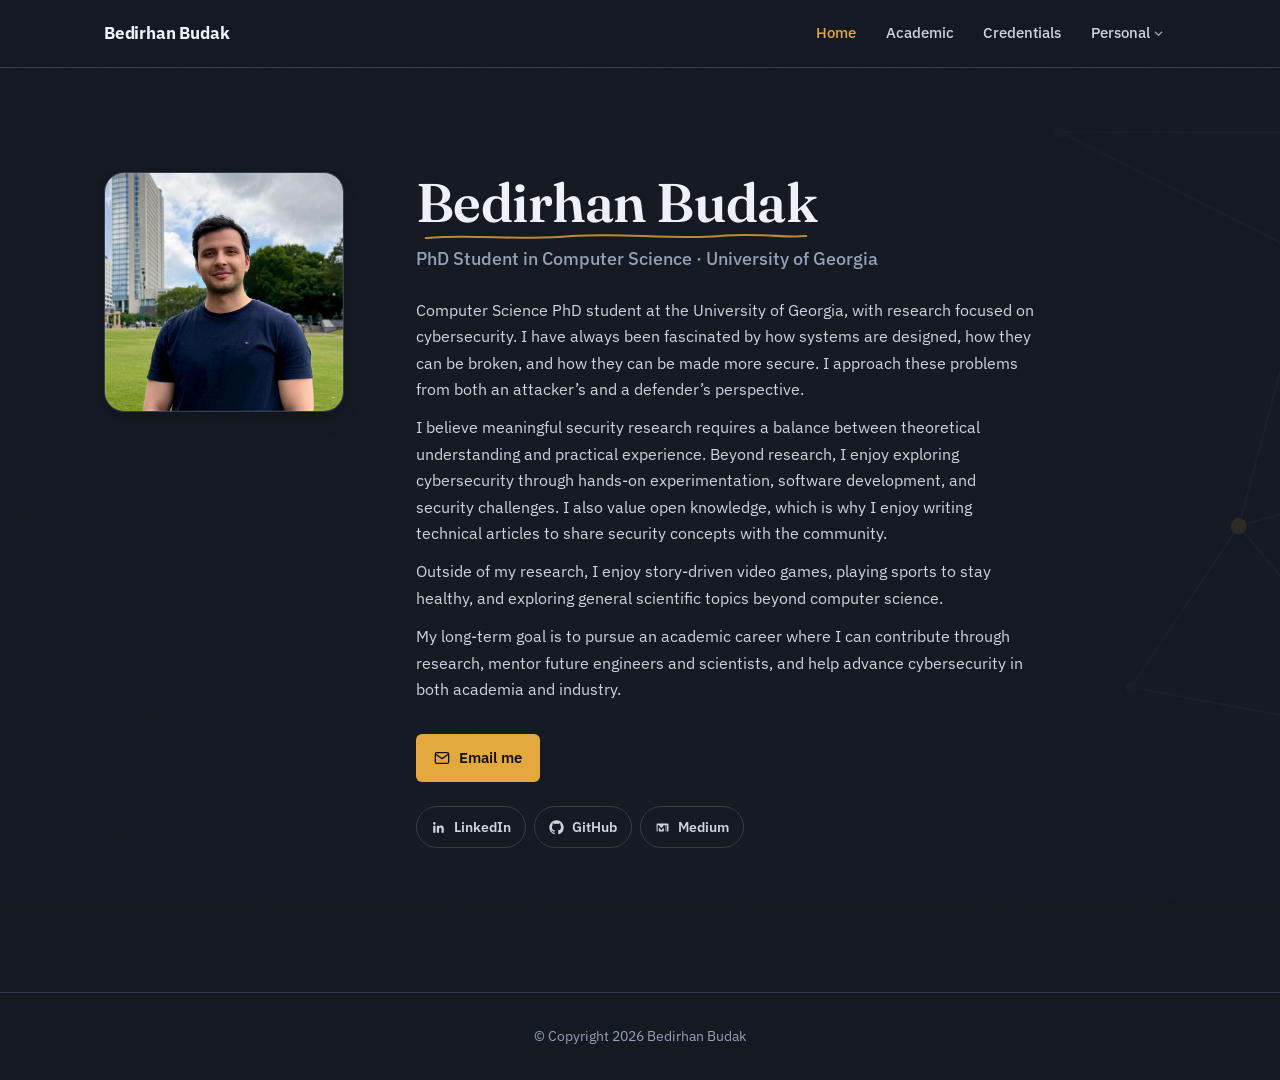
==== commit 976b464b: "Update index.html" ====
--- a/index.html
+++ b/index.html
@@ -60,8 +60,8 @@
     <a class="brand" href="/">Bedirhan Budak</a>
     <ul class="nav-primary" id="nav-primary">
         <li class="nav-item"><a class="nav-link" href="/" aria-current="page">Home</a></li>
-        <li class="nav-item"><a class="nav-link" href="experience">Academic</a></li>
-        <li class="nav-item"><a class="nav-link" href="certification">Credentials</a></li>
+        <li class="nav-item"><a class="nav-link" href="academic">Academic</a></li>
+        <li class="nav-item"><a class="nav-link" href="credential">Credentials</a></li>
         <li class="nav-item">
           <button class="nav-link has-dropdown" aria-haspopup="true" aria-expanded="false">Personal
             <svg class="chev" viewBox="0 0 10 6" aria-hidden="true"><path d="M1 1l4 4 4-4" fill="none" stroke="currentColor" stroke-width="1.5"/></svg>
@@ -93,7 +93,7 @@
         <h1 class="hero-name"><span class="hero-name-mark">Bedirhan Budak<svg class="hero-name-underline" viewBox="0 0 300 16" preserveAspectRatio="none" aria-hidden="true"><path d="M2,9 C40,3 75,13 115,6 C155,1 195,12 235,5 C265,2 282,9 297,6" fill="none" stroke="currentColor" stroke-width="3" stroke-linecap="round"/></svg></span></h1>
         <p class="hero-role">PhD Student in Computer Science &middot; University of Georgia</p>
         <div class="hero-bio">
-          <p>I am a Computer Science PhD student at the University of Georgia, where my research focuses on cybersecurity. I have always been fascinated by how systems are designed, how they can be broken, and how they can be made more secure. I approach these problems from both an attacker’s and a defender’s perspective.</p>
+          <p>Computer Science PhD student at the University of Georgia, with research focused on cybersecurity. I have always been fascinated by how systems are designed, how they can be broken, and how they can be made more secure. I approach these problems from both an attacker’s and a defender’s perspective.</p>
           <p>I believe meaningful security research requires a balance between theoretical understanding and practical experience. Beyond research, I enjoy exploring cybersecurity through hands-on experimentation, software development, and security challenges. I also value open knowledge, which is why I enjoy writing technical articles to share security concepts with the community.</p>
           <p>Outside of my research, I enjoy story-driven video games, playing sports to stay healthy, and exploring general scientific topics beyond computer science.</p>
           <p>My long-term goal is to pursue an academic career where I can contribute through research, mentor future engineers and scientists, and help advance cybersecurity in both academia and industry.</p>
